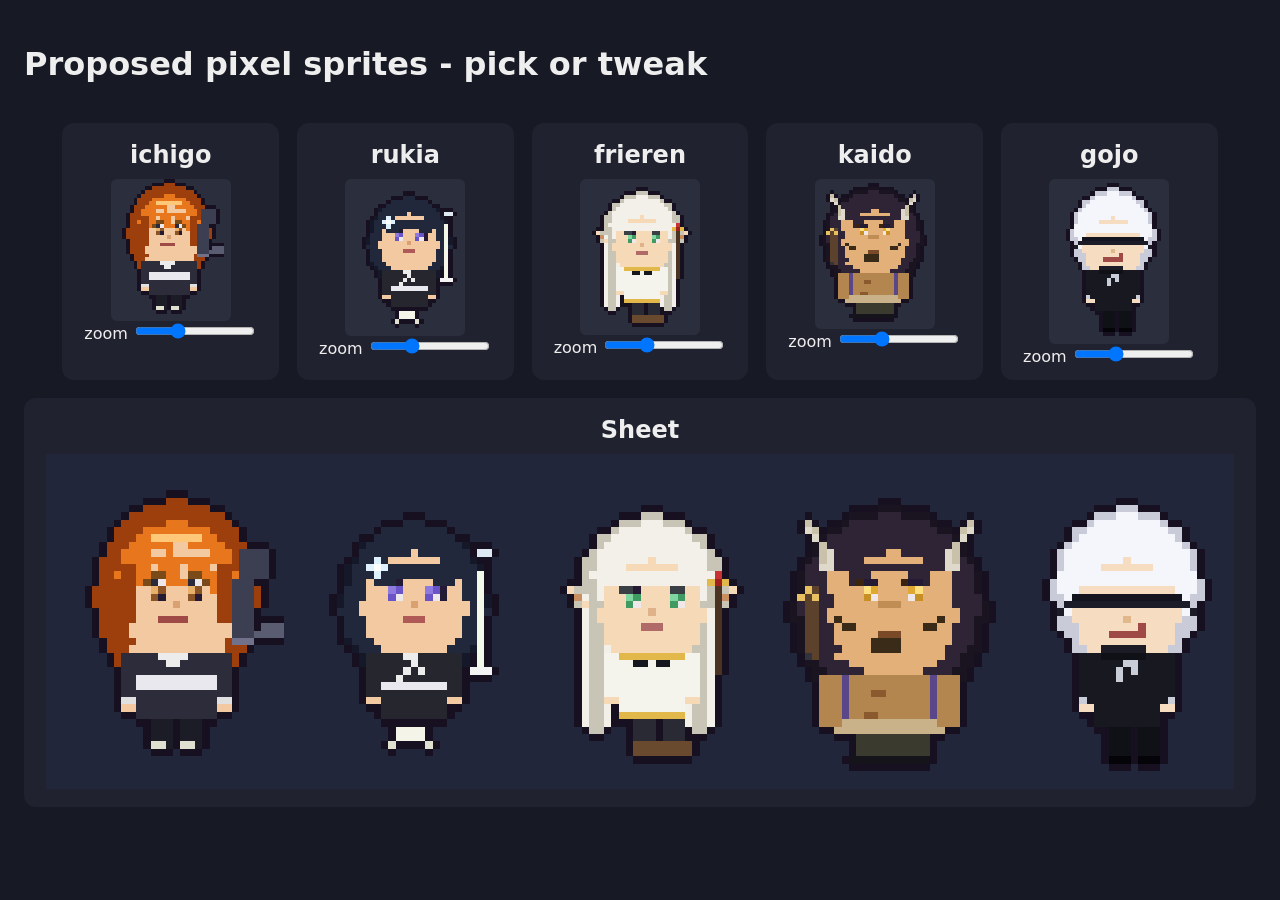
==== preview/index.html @ c7404367 "Sprite preview (not for main) Co-authored-by: heylyfe <heylyfe@users.noreply.github.com>" ====
<!doctype html><html><head><meta charset="utf-8"><title>Sprite preview</title>
<style>
body{background:#171a24;color:#eee;font-family:system-ui,sans-serif;margin:0;padding:24px;display:flex;flex-wrap:wrap;gap:18px;justify-content:center}
.card{background:#20232f;border-radius:12px;padding:14px 22px;text-align:center}
h2{margin:4px 0 10px}
img.spr{image-rendering:pixelated;width:120px;background:#2a2e3d;border-radius:6px;display:block;margin:auto}
input{width:120px}
</style></head><body>
<h1 style="width:100%">Proposed pixel sprites - pick or tweak</h1>

<div class="card">
  <h2>ichigo</h2>
  <img id="img0" src="sprites/ichigo.png" class="spr draggable">
  <div>zoom <input type="range" min="1" max="16" value="6" oninput="document.getElementById('img0').style.width=(this.value)+'px'"></div>
</div>

<div class="card">
  <h2>rukia</h2>
  <img id="img1" src="sprites/rukia.png" class="spr draggable">
  <div>zoom <input type="range" min="1" max="16" value="6" oninput="document.getElementById('img1').style.width=(this.value)+'px'"></div>
</div>

<div class="card">
  <h2>frieren</h2>
  <img id="img2" src="sprites/frieren.png" class="spr draggable">
  <div>zoom <input type="range" min="1" max="16" value="6" oninput="document.getElementById('img2').style.width=(this.value)+'px'"></div>
</div>

<div class="card">
  <h2>kaido</h2>
  <img id="img3" src="sprites/kaido.png" class="spr draggable">
  <div>zoom <input type="range" min="1" max="16" value="6" oninput="document.getElementById('img3').style.width=(this.value)+'px'"></div>
</div>

<div class="card">
  <h2>gojo</h2>
  <img id="img4" src="sprites/gojo.png" class="spr draggable">
  <div>zoom <input type="range" min="1" max="16" value="6" oninput="document.getElementById('img4').style.width=(this.value)+'px'"></div>
</div>
<div class="card" style="width:100%">
<h2>Sheet</h2><img src="sprites/sheet.png" style="image-rendering:pixelated;width:100%;max-width:1200px">
</div></body></html>
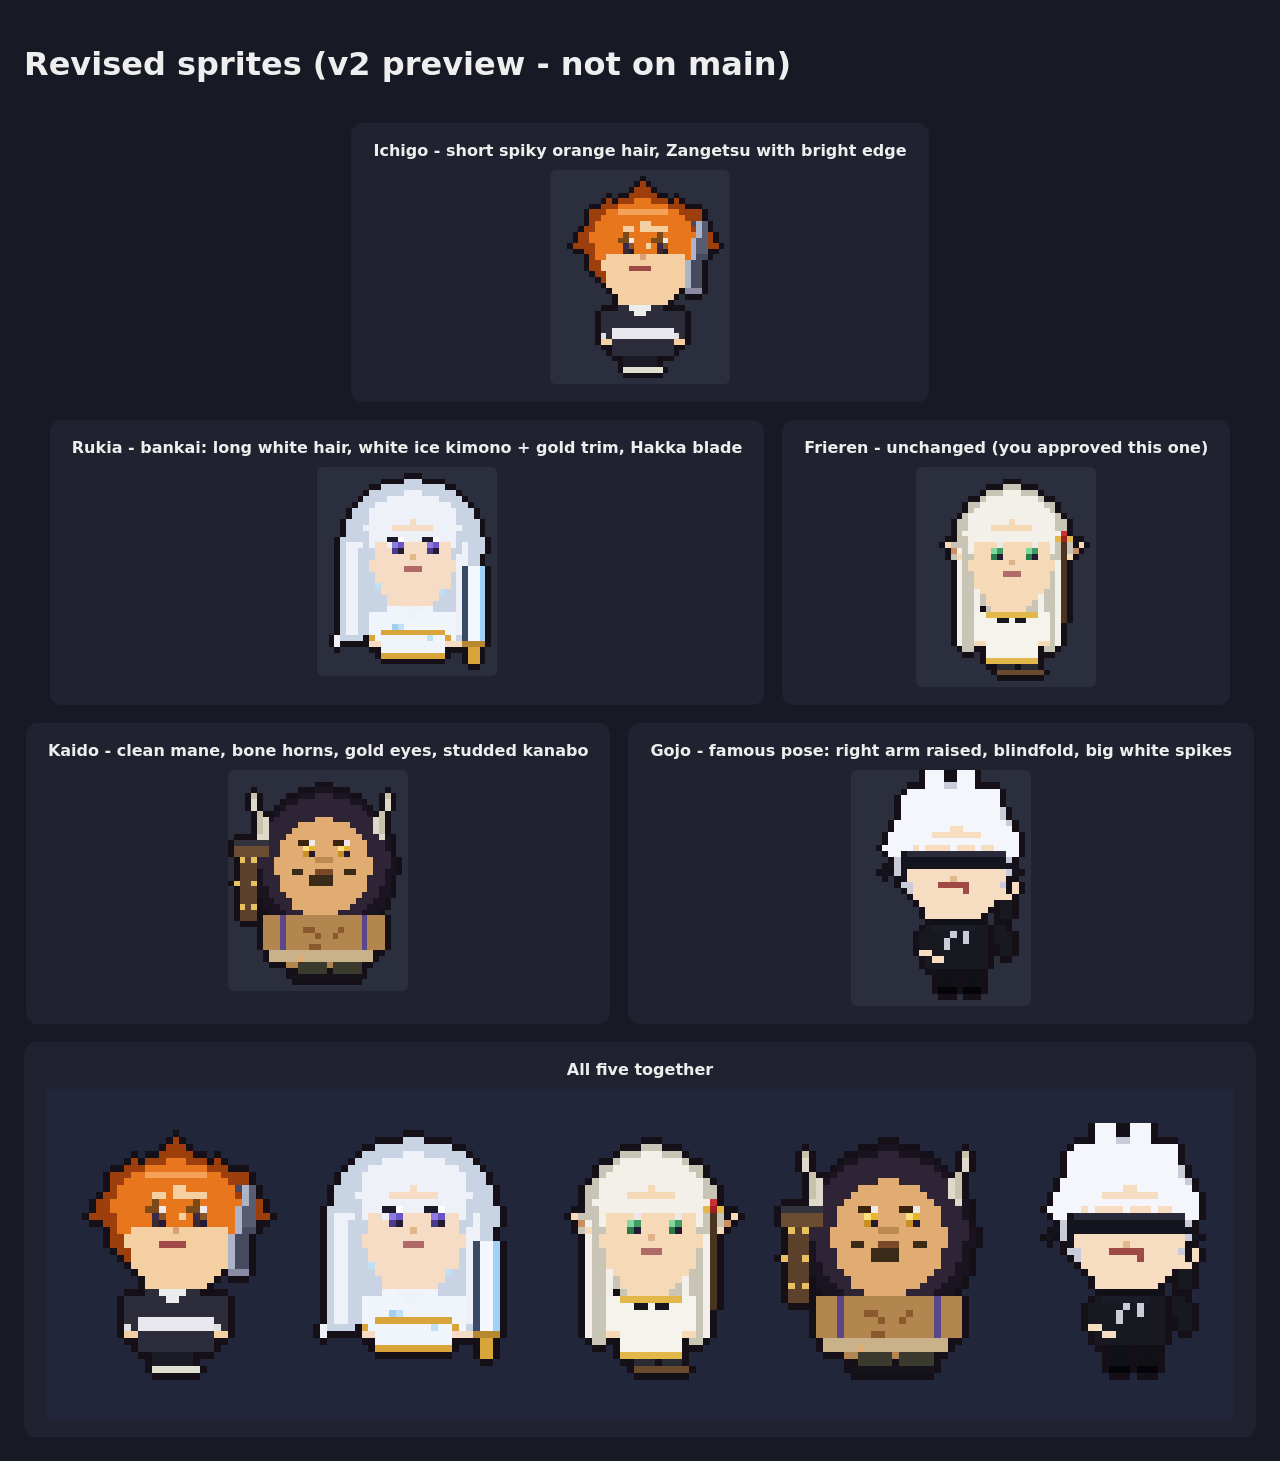
==== commit 73e8156f: "Sprite preview v2 page Co-authored-by: heylyfe <heylyfe@users.noreply.github.com>" ====
--- a/preview/index.html
+++ b/preview/index.html
@@ -1,42 +1,31 @@
-<!doctype html><html><head><meta charset="utf-8"><title>Sprite preview</title>
+<!doctype html><html><head><meta charset="utf-8"><title>Sprite preview v2</title>
 <style>
 body{background:#171a24;color:#eee;font-family:system-ui,sans-serif;margin:0;padding:24px;display:flex;flex-wrap:wrap;gap:18px;justify-content:center}
 .card{background:#20232f;border-radius:12px;padding:14px 22px;text-align:center}
-h2{margin:4px 0 10px}
-img.spr{image-rendering:pixelated;width:120px;background:#2a2e3d;border-radius:6px;display:block;margin:auto}
-input{width:120px}
+h2{margin:4px 0 10px;font-size:16px}
+img.spr{image-rendering:pixelated;width:180px;background:#2a2e3d;border-radius:6px}
 </style></head><body>
-<h1 style="width:100%">Proposed pixel sprites - pick or tweak</h1>
+<h1 style="width:100%">Revised sprites (v2 preview - not on main)</h1>
 
-<div class="card">
-  <h2>ichigo</h2>
-  <img id="img0" src="sprites/ichigo.png" class="spr draggable">
-  <div>zoom <input type="range" min="1" max="16" value="6" oninput="document.getElementById('img0').style.width=(this.value)+'px'"></div>
+<div class="card"><h2>Ichigo - short spiky orange hair, Zangetsu with bright edge</h2>
+<img src="sprites/ichigo.png" class="spr">
 </div>
 
-<div class="card">
-  <h2>rukia</h2>
-  <img id="img1" src="sprites/rukia.png" class="spr draggable">
-  <div>zoom <input type="range" min="1" max="16" value="6" oninput="document.getElementById('img1').style.width=(this.value)+'px'"></div>
+<div class="card"><h2>Rukia - bankai: long white hair, white ice kimono + gold trim, Hakka blade</h2>
+<img src="sprites/rukia.png" class="spr">
 </div>
 
-<div class="card">
-  <h2>frieren</h2>
-  <img id="img2" src="sprites/frieren.png" class="spr draggable">
-  <div>zoom <input type="range" min="1" max="16" value="6" oninput="document.getElementById('img2').style.width=(this.value)+'px'"></div>
+<div class="card"><h2>Frieren - unchanged (you approved this one)</h2>
+<img src="sprites/frieren.png" class="spr">
 </div>
 
-<div class="card">
-  <h2>kaido</h2>
-  <img id="img3" src="sprites/kaido.png" class="spr draggable">
-  <div>zoom <input type="range" min="1" max="16" value="6" oninput="document.getElementById('img3').style.width=(this.value)+'px'"></div>
+<div class="card"><h2>Kaido - clean mane, bone horns, gold eyes, studded kanabo</h2>
+<img src="sprites/kaido.png" class="spr">
 </div>
 
-<div class="card">
-  <h2>gojo</h2>
-  <img id="img4" src="sprites/gojo.png" class="spr draggable">
-  <div>zoom <input type="range" min="1" max="16" value="6" oninput="document.getElementById('img4').style.width=(this.value)+'px'"></div>
+<div class="card"><h2>Gojo - famous pose: right arm raised, blindfold, big white spikes</h2>
+<img src="sprites/gojo.png" class="spr">
 </div>
 <div class="card" style="width:100%">
-<h2>Sheet</h2><img src="sprites/sheet.png" style="image-rendering:pixelated;width:100%;max-width:1200px">
+<h2>All five together</h2><img src="sprites/sheet.png" style="image-rendering:pixelated;width:100%;max-width:1200px">
 </div></body></html>
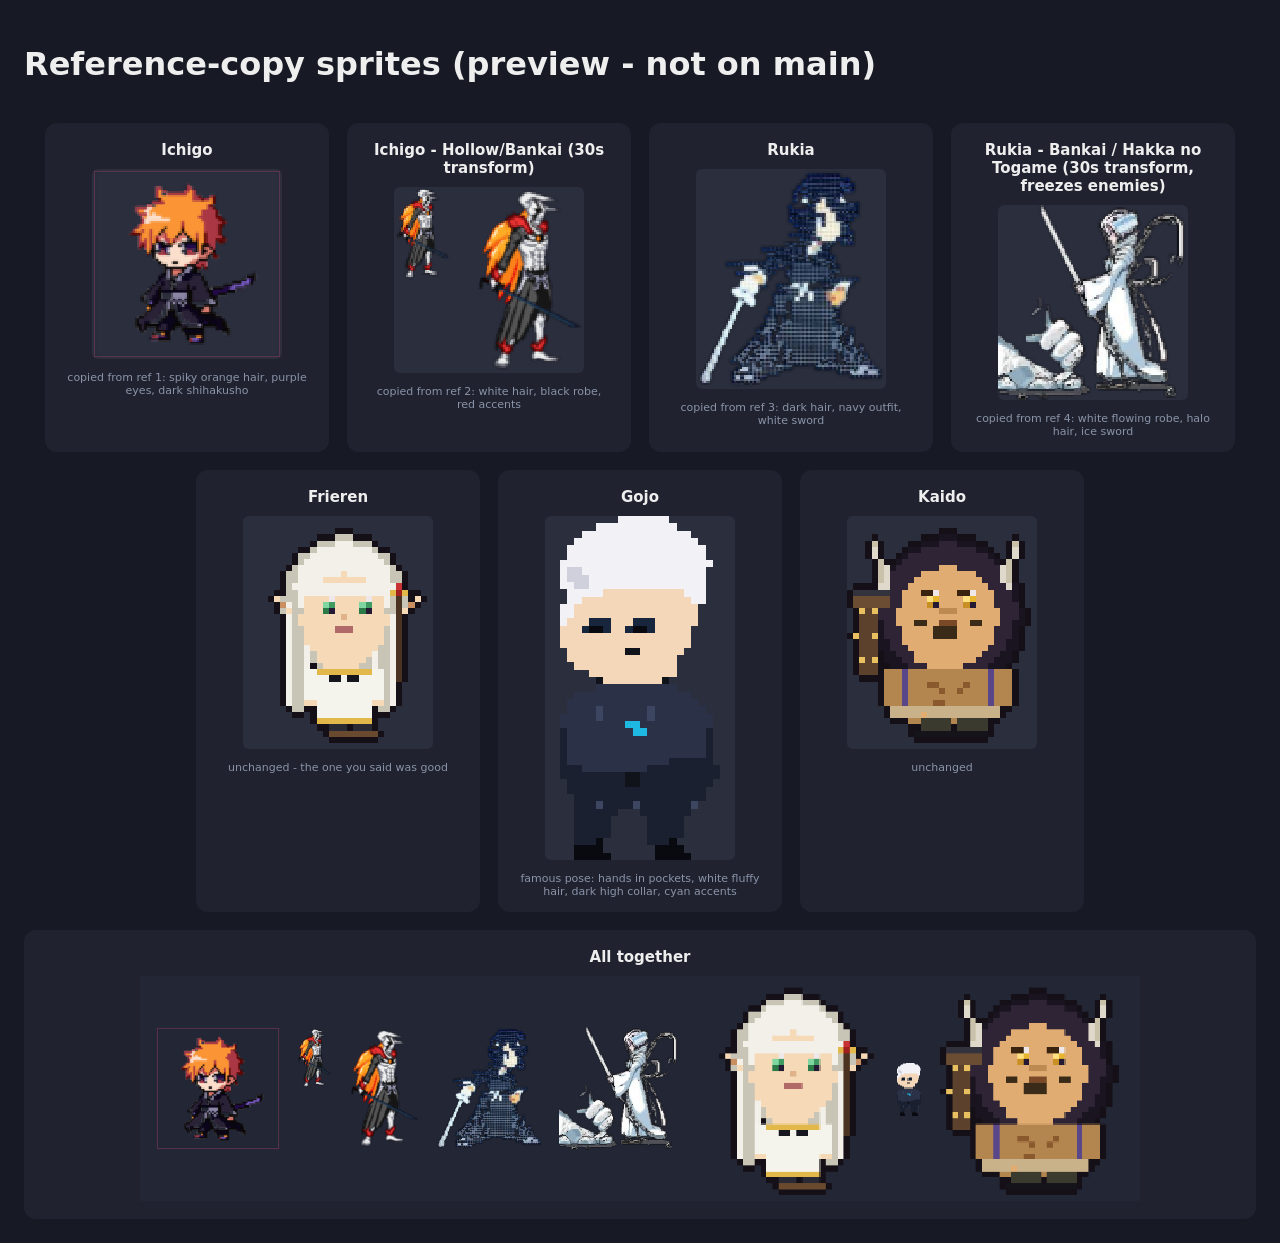
==== commit 1760c067: "Reference-copy sprites: Ichigo(+hollow), Rukia(+bankai), Gojo pose; frieren/kaido unchanged Co-autho" ====
--- a/preview/index.html
+++ b/preview/index.html
@@ -1,31 +1,34 @@
-<!doctype html><html><head><meta charset="utf-8"><title>Sprite preview v2</title>
+<!doctype html><html><head><meta charset="utf-8"><title>Sprite preview - reference copies</title>
 <style>
 body{background:#171a24;color:#eee;font-family:system-ui,sans-serif;margin:0;padding:24px;display:flex;flex-wrap:wrap;gap:18px;justify-content:center}
-.card{background:#20232f;border-radius:12px;padding:14px 22px;text-align:center}
-h2{margin:4px 0 10px;font-size:16px}
-img.spr{image-rendering:pixelated;width:180px;background:#2a2e3d;border-radius:6px}
+.card{background:#20232f;border-radius:12px;padding:14px 22px;text-align:center;width:240px}
+h2{margin:4px 0 10px;font-size:15px}
+img.spr{image-rendering:pixelated;width:190px;background:#2a2e3d;border-radius:6px}
+.ref{font-size:11px;color:#8a93a8;margin-top:8px}
 </style></head><body>
-<h1 style="width:100%">Revised sprites (v2 preview - not on main)</h1>
+<h1 style="width:100%">Reference-copy sprites (preview - not on main)</h1>
 
-<div class="card"><h2>Ichigo - short spiky orange hair, Zangetsu with bright edge</h2>
-<img src="sprites/ichigo.png" class="spr">
-</div>
+<div class="card"><h2>Ichigo</h2><img class="spr" src="sprites/ichigo.png">
+<div class="ref">copied from ref 1: spiky orange hair, purple eyes, dark shihakusho</div></div>
 
-<div class="card"><h2>Rukia - bankai: long white hair, white ice kimono + gold trim, Hakka blade</h2>
-<img src="sprites/rukia.png" class="spr">
-</div>
+<div class="card"><h2>Ichigo - Hollow/Bankai (30s transform)</h2><img class="spr" src="sprites/ichigo_hollow.png">
+<div class="ref">copied from ref 2: white hair, black robe, red accents</div></div>
 
-<div class="card"><h2>Frieren - unchanged (you approved this one)</h2>
-<img src="sprites/frieren.png" class="spr">
-</div>
+<div class="card"><h2>Rukia</h2><img class="spr" src="sprites/rukia.png">
+<div class="ref">copied from ref 3: dark hair, navy outfit, white sword</div></div>
 
-<div class="card"><h2>Kaido - clean mane, bone horns, gold eyes, studded kanabo</h2>
-<img src="sprites/kaido.png" class="spr">
-</div>
+<div class="card"><h2>Rukia - Bankai / Hakka no Togame (30s transform, freezes enemies)</h2><img class="spr" src="sprites/rukia_bankai.png">
+<div class="ref">copied from ref 4: white flowing robe, halo hair, ice sword</div></div>
 
-<div class="card"><h2>Gojo - famous pose: right arm raised, blindfold, big white spikes</h2>
-<img src="sprites/gojo.png" class="spr">
-</div>
+<div class="card"><h2>Frieren</h2><img class="spr" src="sprites/frieren.png">
+<div class="ref">unchanged - the one you said was good</div></div>
+
+<div class="card"><h2>Gojo</h2><img class="spr" src="sprites/gojo.png">
+<div class="ref">famous pose: hands in pockets, white fluffy hair, dark high collar, cyan accents</div></div>
+
+<div class="card"><h2>Kaido</h2><img class="spr" src="sprites/kaido.png">
+<div class="ref">unchanged</div></div>
+
 <div class="card" style="width:100%">
-<h2>All five together</h2><img src="sprites/sheet.png" style="image-rendering:pixelated;width:100%;max-width:1200px">
-</div></body></html>+<h2>All together</h2><img src="sprites/sheet.png" style="image-rendering:pixelated;width:100%;max-width:1000px">
+</div></body></html>
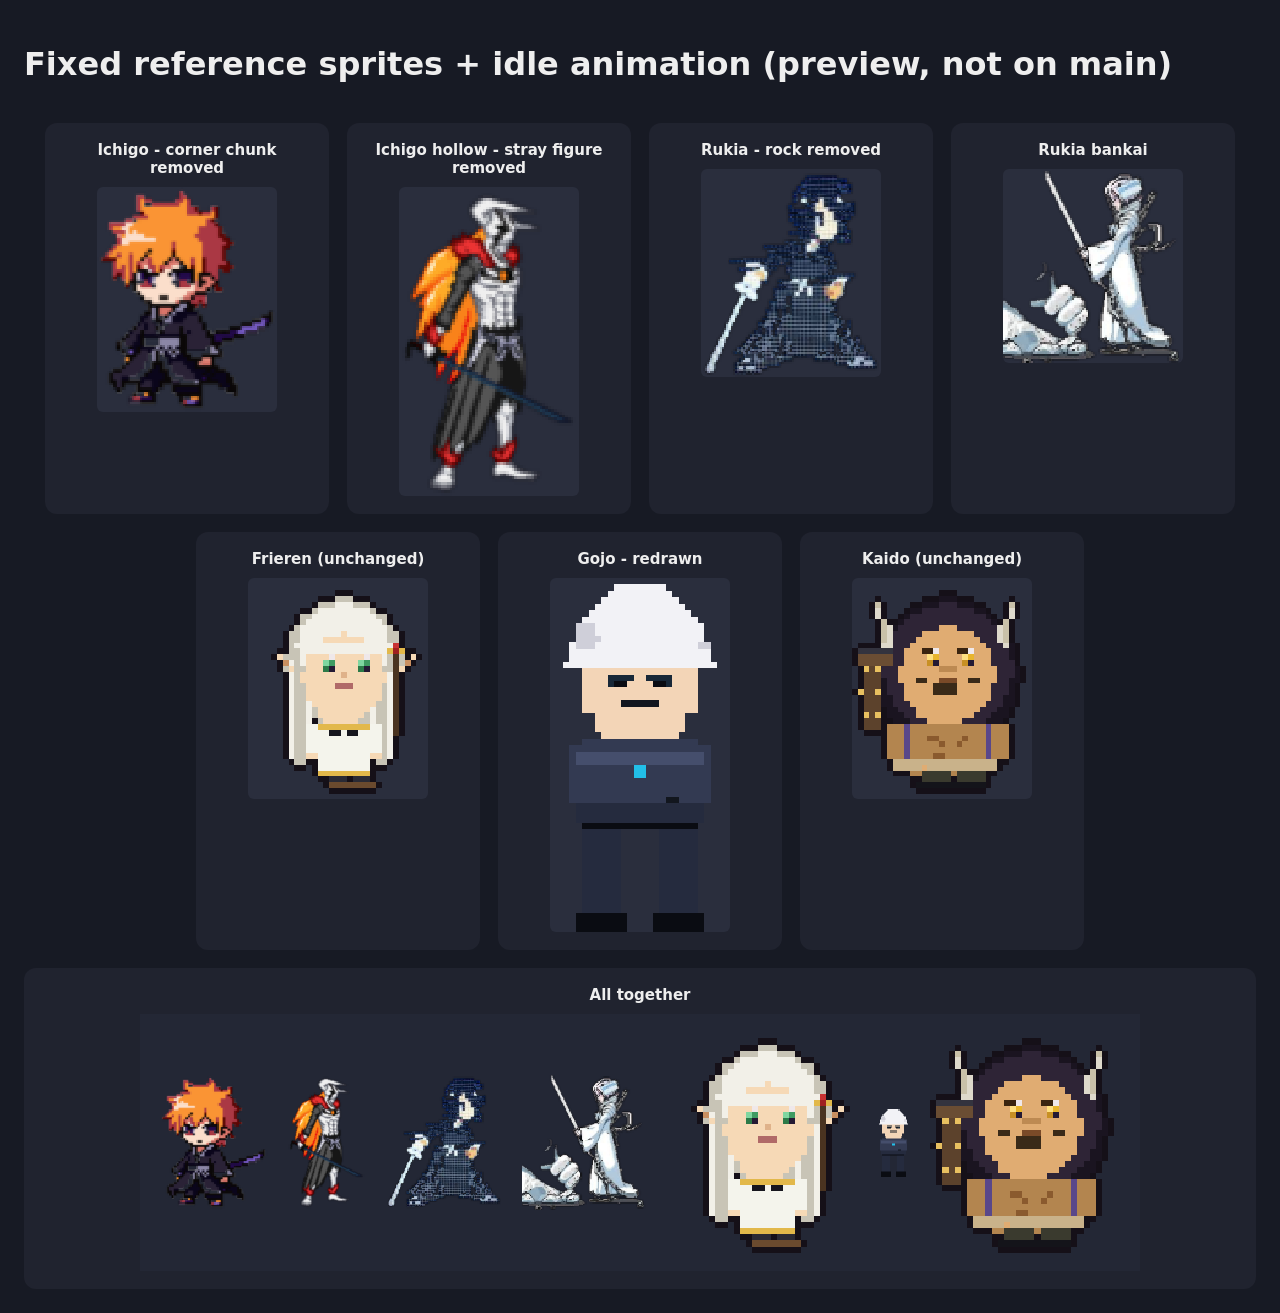
==== commit c2243e37: "Sprite fixes: single-figure crops (ichigo corner, hollow stray, rukia rock), Gojo redraw, 3-frame id" ====
--- a/preview/index.html
+++ b/preview/index.html
@@ -1,34 +1,31 @@
-<!doctype html><html><head><meta charset="utf-8"><title>Sprite preview - reference copies</title>
+<!doctype html><html><head><meta charset="utf-8"><title>Sprite preview - fixed + animated</title>
 <style>
 body{background:#171a24;color:#eee;font-family:system-ui,sans-serif;margin:0;padding:24px;display:flex;flex-wrap:wrap;gap:18px;justify-content:center}
 .card{background:#20232f;border-radius:12px;padding:14px 22px;text-align:center;width:240px}
 h2{margin:4px 0 10px;font-size:15px}
-img.spr{image-rendering:pixelated;width:190px;background:#2a2e3d;border-radius:6px}
-.ref{font-size:11px;color:#8a93a8;margin-top:8px}
+img.spr{image-rendering:pixelated;width:180px;background:#2a2e3d;border-radius:6px}
 </style></head><body>
-<h1 style="width:100%">Reference-copy sprites (preview - not on main)</h1>
+<h1 style="width:100%">Fixed reference sprites + idle animation (preview, not on main)</h1>
 
-<div class="card"><h2>Ichigo</h2><img class="spr" src="sprites/ichigo.png">
-<div class="ref">copied from ref 1: spiky orange hair, purple eyes, dark shihakusho</div></div>
-
-<div class="card"><h2>Ichigo - Hollow/Bankai (30s transform)</h2><img class="spr" src="sprites/ichigo_hollow.png">
-<div class="ref">copied from ref 2: white hair, black robe, red accents</div></div>
-
-<div class="card"><h2>Rukia</h2><img class="spr" src="sprites/rukia.png">
-<div class="ref">copied from ref 3: dark hair, navy outfit, white sword</div></div>
-
-<div class="card"><h2>Rukia - Bankai / Hakka no Togame (30s transform, freezes enemies)</h2><img class="spr" src="sprites/rukia_bankai.png">
-<div class="ref">copied from ref 4: white flowing robe, halo hair, ice sword</div></div>
-
-<div class="card"><h2>Frieren</h2><img class="spr" src="sprites/frieren.png">
-<div class="ref">unchanged - the one you said was good</div></div>
-
-<div class="card"><h2>Gojo</h2><img class="spr" src="sprites/gojo.png">
-<div class="ref">famous pose: hands in pockets, white fluffy hair, dark high collar, cyan accents</div></div>
-
-<div class="card"><h2>Kaido</h2><img class="spr" src="sprites/kaido.png">
-<div class="ref">unchanged</div></div>
-
-<div class="card" style="width:100%">
-<h2>All together</h2><img src="sprites/sheet.png" style="image-rendering:pixelated;width:100%;max-width:1000px">
-</div></body></html>
+<div class="card"><h2>Ichigo - corner chunk removed</h2><img class="spr" src="sprites/ichigo.png" data-f="ichigo"></div>
+<div class="card"><h2>Ichigo hollow - stray figure removed</h2><img class="spr" src="sprites/ichigo_hollow.png" data-f="ichigo_hollow"></div>
+<div class="card"><h2>Rukia - rock removed</h2><img class="spr" src="sprites/rukia.png" data-f="rukia"></div>
+<div class="card"><h2>Rukia bankai</h2><img class="spr" src="sprites/rukia_bankai.png" data-f="rukia_bankai"></div>
+<div class="card"><h2>Frieren (unchanged)</h2><img class="spr" src="sprites/frieren.png" data-f="frieren"></div>
+<div class="card"><h2>Gojo - redrawn</h2><img class="spr" src="sprites/gojo.png" data-f="gojo"></div>
+<div class="card"><h2>Kaido (unchanged)</h2><img class="spr" src="sprites/kaido.png" data-f="kaido"></div>
+<div class="card" style="width:100%"><h2>All together</h2>
+<img src="sprites/sheet.png" style="image-rendering:pixelated;width:100%;max-width:1000px"></div>
+<script>
+const names=[...document.querySelectorAll('img[data-f]')].map(i=>i.dataset.f);
+const frames={};for(const n of names){frames[n]=[n+'.png',n+'_f1.png',n+'_f2.png',n+'_f1.png'];}
+let t=0;
+setInterval(()=>{
+  t++;
+  for(const i of document.querySelectorAll('img[data-f]')){
+    const fr=frames[i.dataset.f];
+    i.src='sprites/'+fr[t%fr.length];
+  }
+},170);
+</script>
+</body></html>
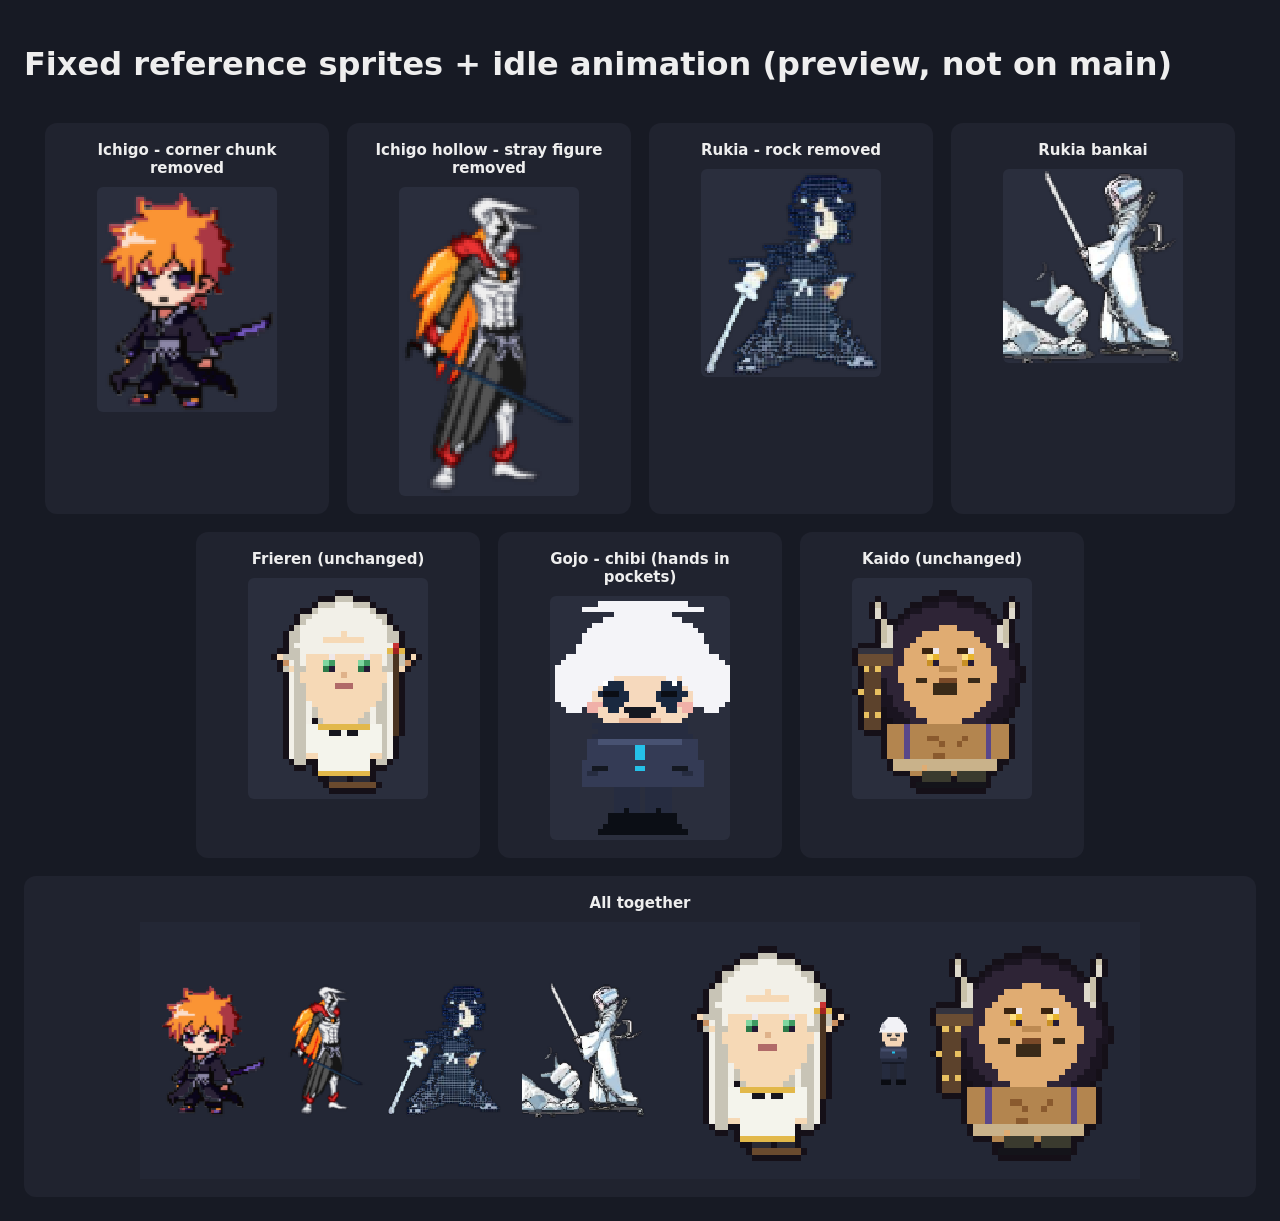
==== commit be15b0be: "Gojo chibi redraw: big head, cute eyes, hands in pockets Co-authored-by: heylyfe <heylyfe@users.nore" ====
--- a/preview/index.html
+++ b/preview/index.html
@@ -12,7 +12,7 @@
 <div class="card"><h2>Rukia - rock removed</h2><img class="spr" src="sprites/rukia.png" data-f="rukia"></div>
 <div class="card"><h2>Rukia bankai</h2><img class="spr" src="sprites/rukia_bankai.png" data-f="rukia_bankai"></div>
 <div class="card"><h2>Frieren (unchanged)</h2><img class="spr" src="sprites/frieren.png" data-f="frieren"></div>
-<div class="card"><h2>Gojo - redrawn</h2><img class="spr" src="sprites/gojo.png" data-f="gojo"></div>
+<div class="card"><h2>Gojo - chibi (hands in pockets)</h2><img class="spr" src="sprites/gojo.png" data-f="gojo"></div>
 <div class="card"><h2>Kaido (unchanged)</h2><img class="spr" src="sprites/kaido.png" data-f="kaido"></div>
 <div class="card" style="width:100%"><h2>All together</h2>
 <img src="sprites/sheet.png" style="image-rendering:pixelated;width:100%;max-width:1000px"></div>
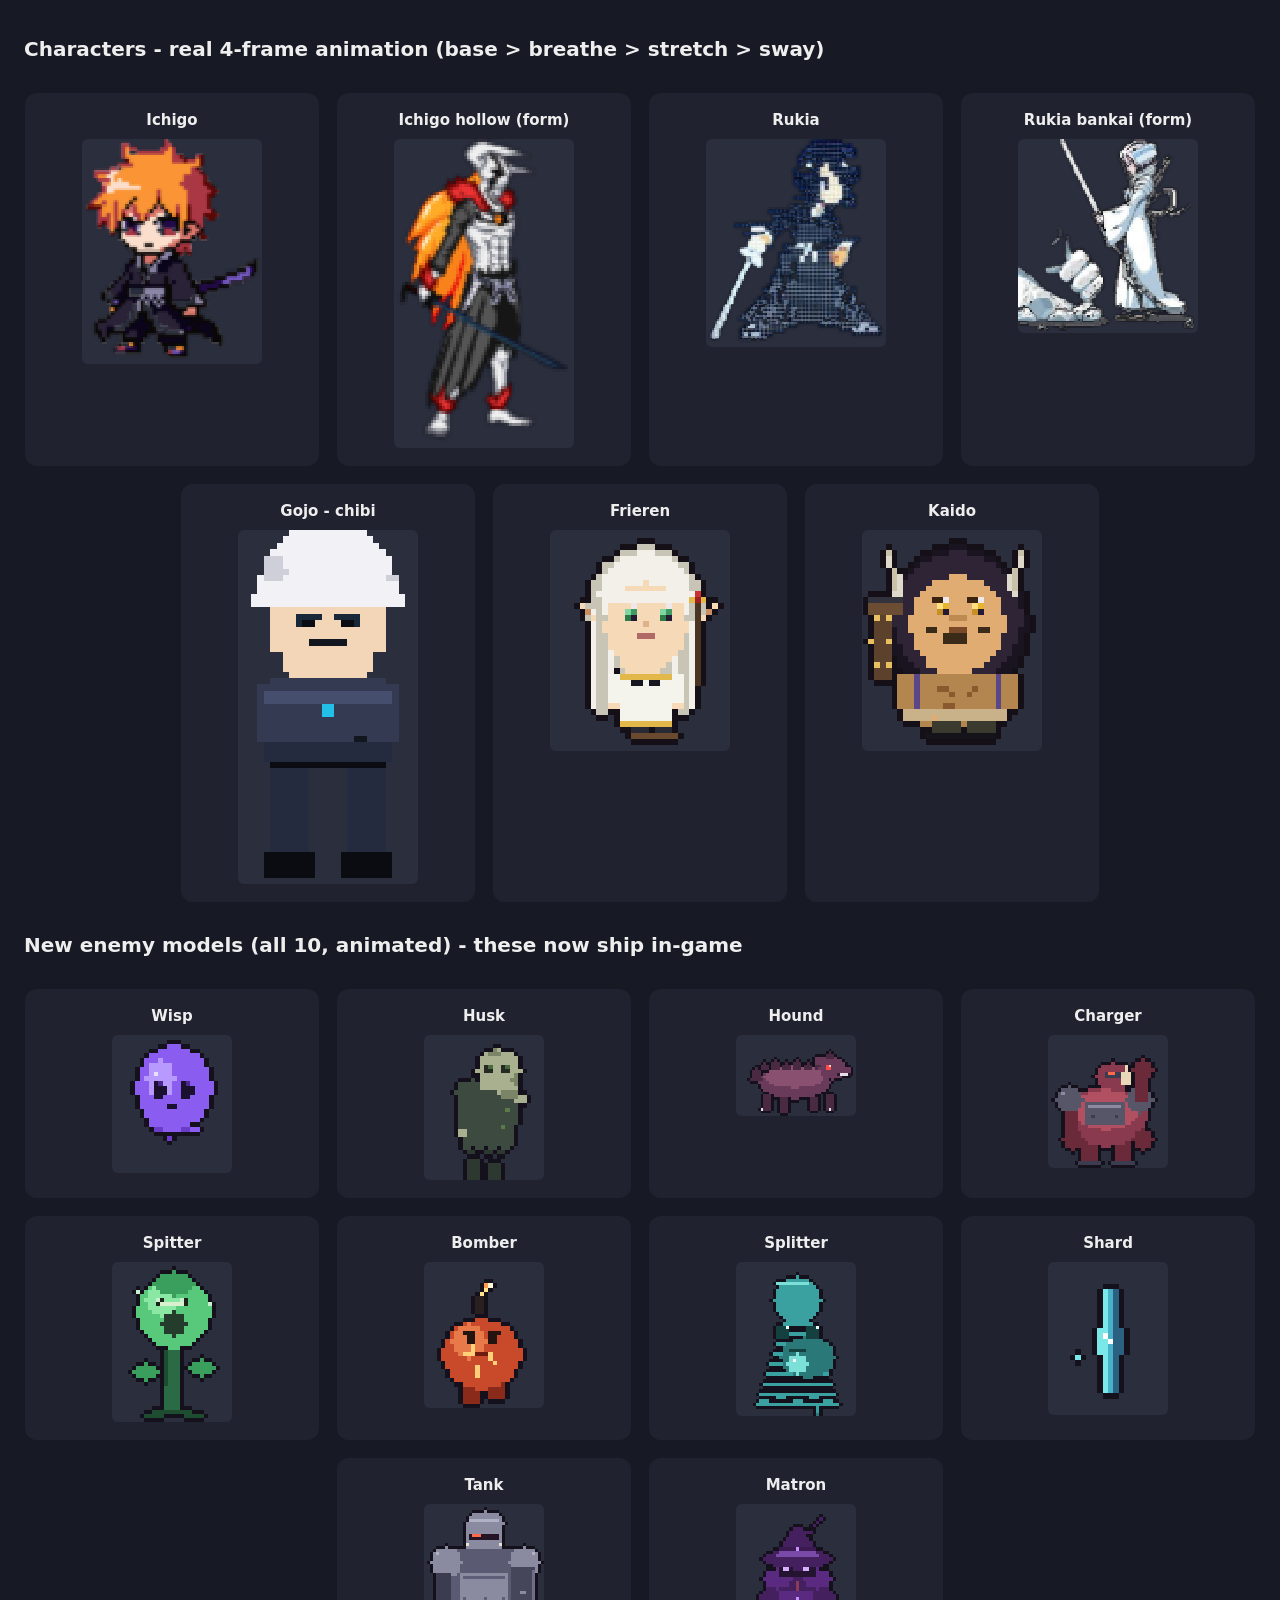
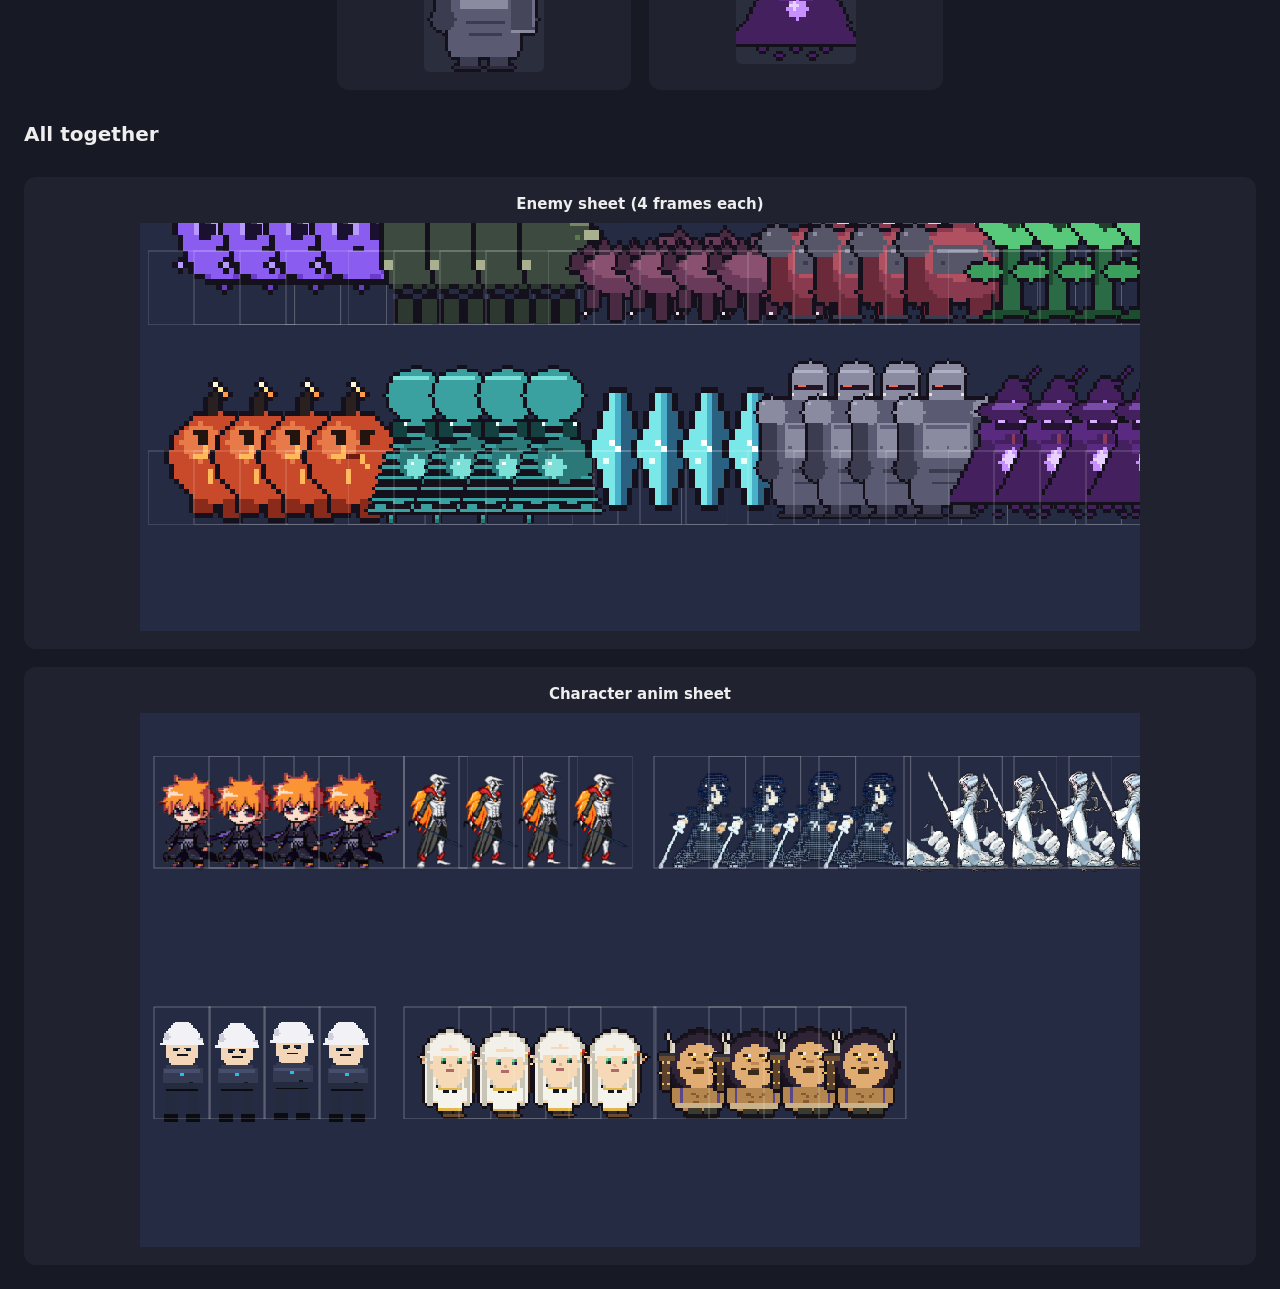
==== commit 12793b77: "Preview: character 4-frame anims + new animated enemy models Co-authored-by: heylyfe <heylyfe@users." ====
--- a/preview/index.html
+++ b/preview/index.html
@@ -1,24 +1,44 @@
-<!doctype html><html><head><meta charset="utf-8"><title>Sprite preview - fixed + animated</title>
+<!doctype html><html><head><meta charset="utf-8"><title>Sprite preview - chars 4-frame anim + new enemies</title>
 <style>
 body{background:#171a24;color:#eee;font-family:system-ui,sans-serif;margin:0;padding:24px;display:flex;flex-wrap:wrap;gap:18px;justify-content:center}
-.card{background:#20232f;border-radius:12px;padding:14px 22px;text-align:center;width:240px}
+.card{background:#20232f;border-radius:12px;padding:14px 22px;text-align:center;width:250px}
 h2{margin:4px 0 10px;font-size:15px}
 img.spr{image-rendering:pixelated;width:180px;background:#2a2e3d;border-radius:6px}
+img.spr.small{width:120px}
+h1{width:100%;font-size:20px}
 </style></head><body>
-<h1 style="width:100%">Fixed reference sprites + idle animation (preview, not on main)</h1>
+<h1>Characters - real 4-frame animation (base &gt; breathe &gt; stretch &gt; sway)</h1>
 
-<div class="card"><h2>Ichigo - corner chunk removed</h2><img class="spr" src="sprites/ichigo.png" data-f="ichigo"></div>
-<div class="card"><h2>Ichigo hollow - stray figure removed</h2><img class="spr" src="sprites/ichigo_hollow.png" data-f="ichigo_hollow"></div>
-<div class="card"><h2>Rukia - rock removed</h2><img class="spr" src="sprites/rukia.png" data-f="rukia"></div>
-<div class="card"><h2>Rukia bankai</h2><img class="spr" src="sprites/rukia_bankai.png" data-f="rukia_bankai"></div>
-<div class="card"><h2>Frieren (unchanged)</h2><img class="spr" src="sprites/frieren.png" data-f="frieren"></div>
-<div class="card"><h2>Gojo - chibi (hands in pockets)</h2><img class="spr" src="sprites/gojo.png" data-f="gojo"></div>
-<div class="card"><h2>Kaido (unchanged)</h2><img class="spr" src="sprites/kaido.png" data-f="kaido"></div>
-<div class="card" style="width:100%"><h2>All together</h2>
-<img src="sprites/sheet.png" style="image-rendering:pixelated;width:100%;max-width:1000px"></div>
+<div class="card"><h2>Ichigo</h2><img class="spr" src="sprites/chars/ichigo_f0.png" data-f="chars/ichigo"></div>
+<div class="card"><h2>Ichigo hollow (form)</h2><img class="spr" src="sprites/chars/ichigo_hollow_f0.png" data-f="chars/ichigo_hollow"></div>
+<div class="card"><h2>Rukia</h2><img class="spr" src="sprites/chars/rukia_f0.png" data-f="chars/rukia"></div>
+<div class="card"><h2>Rukia bankai (form)</h2><img class="spr" src="sprites/chars/rukia_bankai_f0.png" data-f="chars/rukia_bankai"></div>
+<div class="card"><h2>Gojo - chibi</h2><img class="spr" src="sprites/chars/gojo_f0.png" data-f="chars/gojo"></div>
+<div class="card"><h2>Frieren</h2><img class="spr" src="sprites/chars/frieren_f0.png" data-f="chars/frieren"></div>
+<div class="card"><h2>Kaido</h2><img class="spr" src="sprites/chars/kaido_f0.png" data-f="chars/kaido"></div>
+
+<h1>New enemy models (all 10, animated) - these now ship in-game</h1>
+
+<div class="card"><h2>Wisp</h2><img class="spr small" src="sprites/enemies/en_wisp_f0.png" data-f="enemies/en_wisp"></div>
+<div class="card"><h2>Husk</h2><img class="spr small" src="sprites/enemies/en_husk_f0.png" data-f="enemies/en_husk"></div>
+<div class="card"><h2>Hound</h2><img class="spr small" src="sprites/enemies/en_hound_f0.png" data-f="enemies/en_hound"></div>
+<div class="card"><h2>Charger</h2><img class="spr small" src="sprites/enemies/en_charger_f0.png" data-f="enemies/en_charger"></div>
+<div class="card"><h2>Spitter</h2><img class="spr small" src="sprites/enemies/en_spitter_f0.png" data-f="enemies/en_spitter"></div>
+<div class="card"><h2>Bomber</h2><img class="spr small" src="sprites/enemies/en_bomber_f0.png" data-f="enemies/en_bomber"></div>
+<div class="card"><h2>Splitter</h2><img class="spr small" src="sprites/enemies/en_splitter_f0.png" data-f="enemies/en_splitter"></div>
+<div class="card"><h2>Shard</h2><img class="spr small" src="sprites/enemies/en_shard_f0.png" data-f="enemies/en_shard"></div>
+<div class="card"><h2>Tank</h2><img class="spr small" src="sprites/enemies/en_tank_f0.png" data-f="enemies/en_tank"></div>
+<div class="card"><h2>Matron</h2><img class="spr small" src="sprites/enemies/en_matron_f0.png" data-f="enemies/en_matron"></div>
+
+<h1>All together</h1>
+<div class="card" style="width:100%"><h2>Enemy sheet (4 frames each)</h2>
+<img src="sprites/en_sheet.png" style="image-rendering:pixelated;width:100%;max-width:1000px"></div>
+<div class="card" style="width:100%"><h2>Character anim sheet</h2>
+<img src="sprites/anim_sheet.png" style="image-rendering:pixelated;width:100%;max-width:1000px"></div>
+
 <script>
 const names=[...document.querySelectorAll('img[data-f]')].map(i=>i.dataset.f);
-const frames={};for(const n of names){frames[n]=[n+'.png',n+'_f1.png',n+'_f2.png',n+'_f1.png'];}
+const frames={};for(const n of names){frames[n]=[n+'_f0.png',n+'_f1.png',n+'_f2.png',n+'_f3.png'];}
 let t=0;
 setInterval(()=>{
   t++;
@@ -26,6 +46,6 @@
     const fr=frames[i.dataset.f];
     i.src='sprites/'+fr[t%fr.length];
   }
-},170);
+},180);
 </script>
 </body></html>
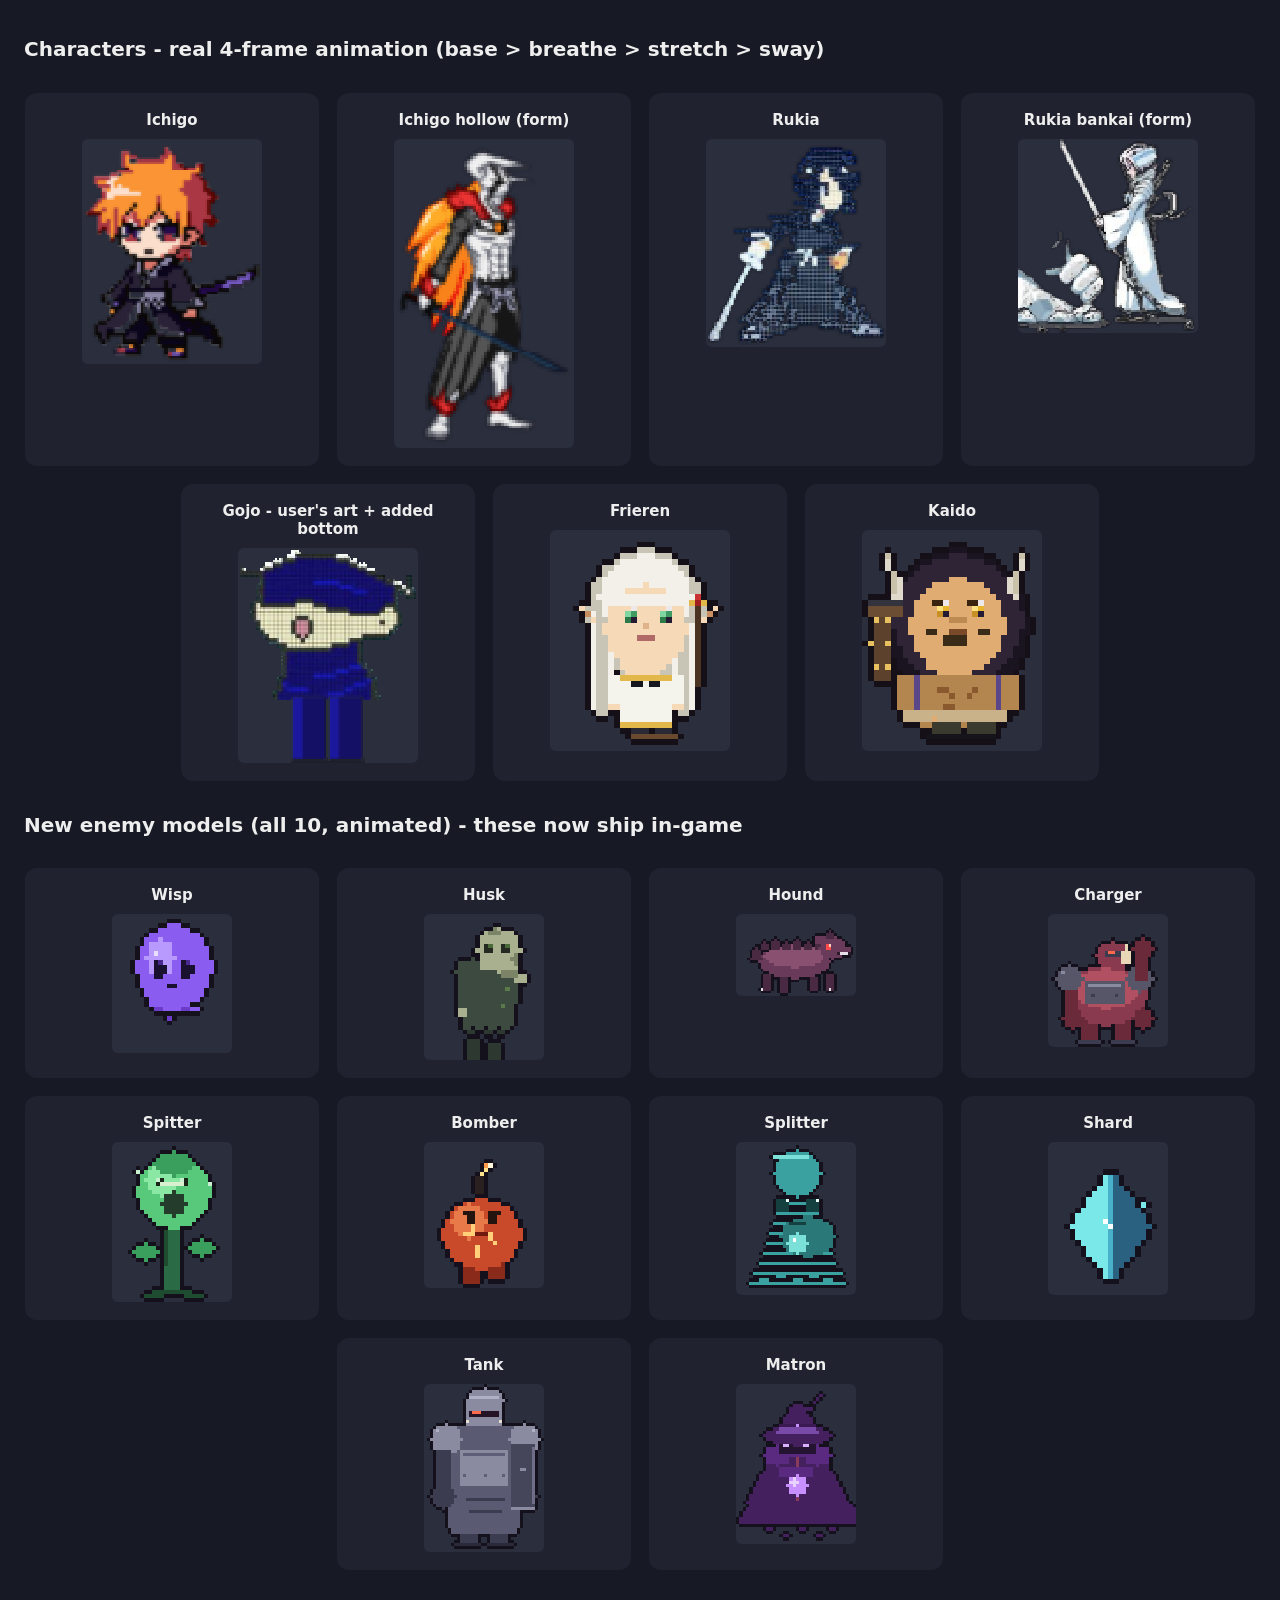
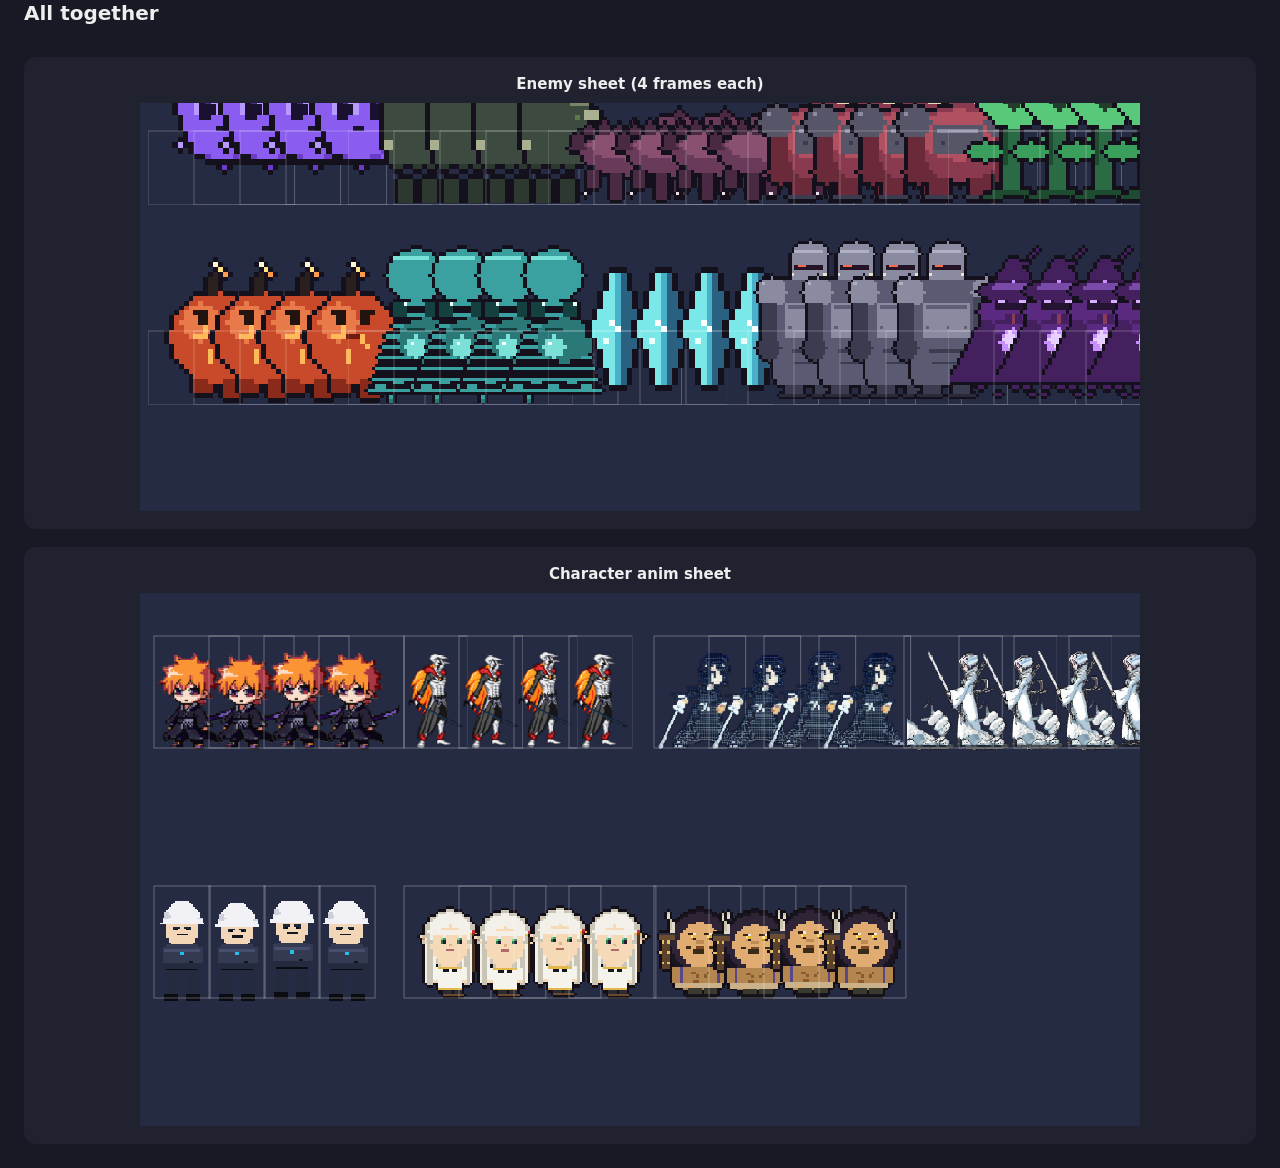
==== commit 7611e5bf: "Preview: Gojo replaced with user's art (bottom added) + frame animation Co-authored-by: heylyfe <hey" ====
--- a/preview/index.html
+++ b/preview/index.html
@@ -13,7 +13,7 @@
 <div class="card"><h2>Ichigo hollow (form)</h2><img class="spr" src="sprites/chars/ichigo_hollow_f0.png" data-f="chars/ichigo_hollow"></div>
 <div class="card"><h2>Rukia</h2><img class="spr" src="sprites/chars/rukia_f0.png" data-f="chars/rukia"></div>
 <div class="card"><h2>Rukia bankai (form)</h2><img class="spr" src="sprites/chars/rukia_bankai_f0.png" data-f="chars/rukia_bankai"></div>
-<div class="card"><h2>Gojo - chibi</h2><img class="spr" src="sprites/chars/gojo_f0.png" data-f="chars/gojo"></div>
+<div class="card"><h2>Gojo - user's art + added bottom</h2><img class="spr" src="sprites/chars/gojo_f0.png" data-f="chars/gojo"></div>
 <div class="card"><h2>Frieren</h2><img class="spr" src="sprites/chars/frieren_f0.png" data-f="chars/frieren"></div>
 <div class="card"><h2>Kaido</h2><img class="spr" src="sprites/chars/kaido_f0.png" data-f="chars/kaido"></div>
 
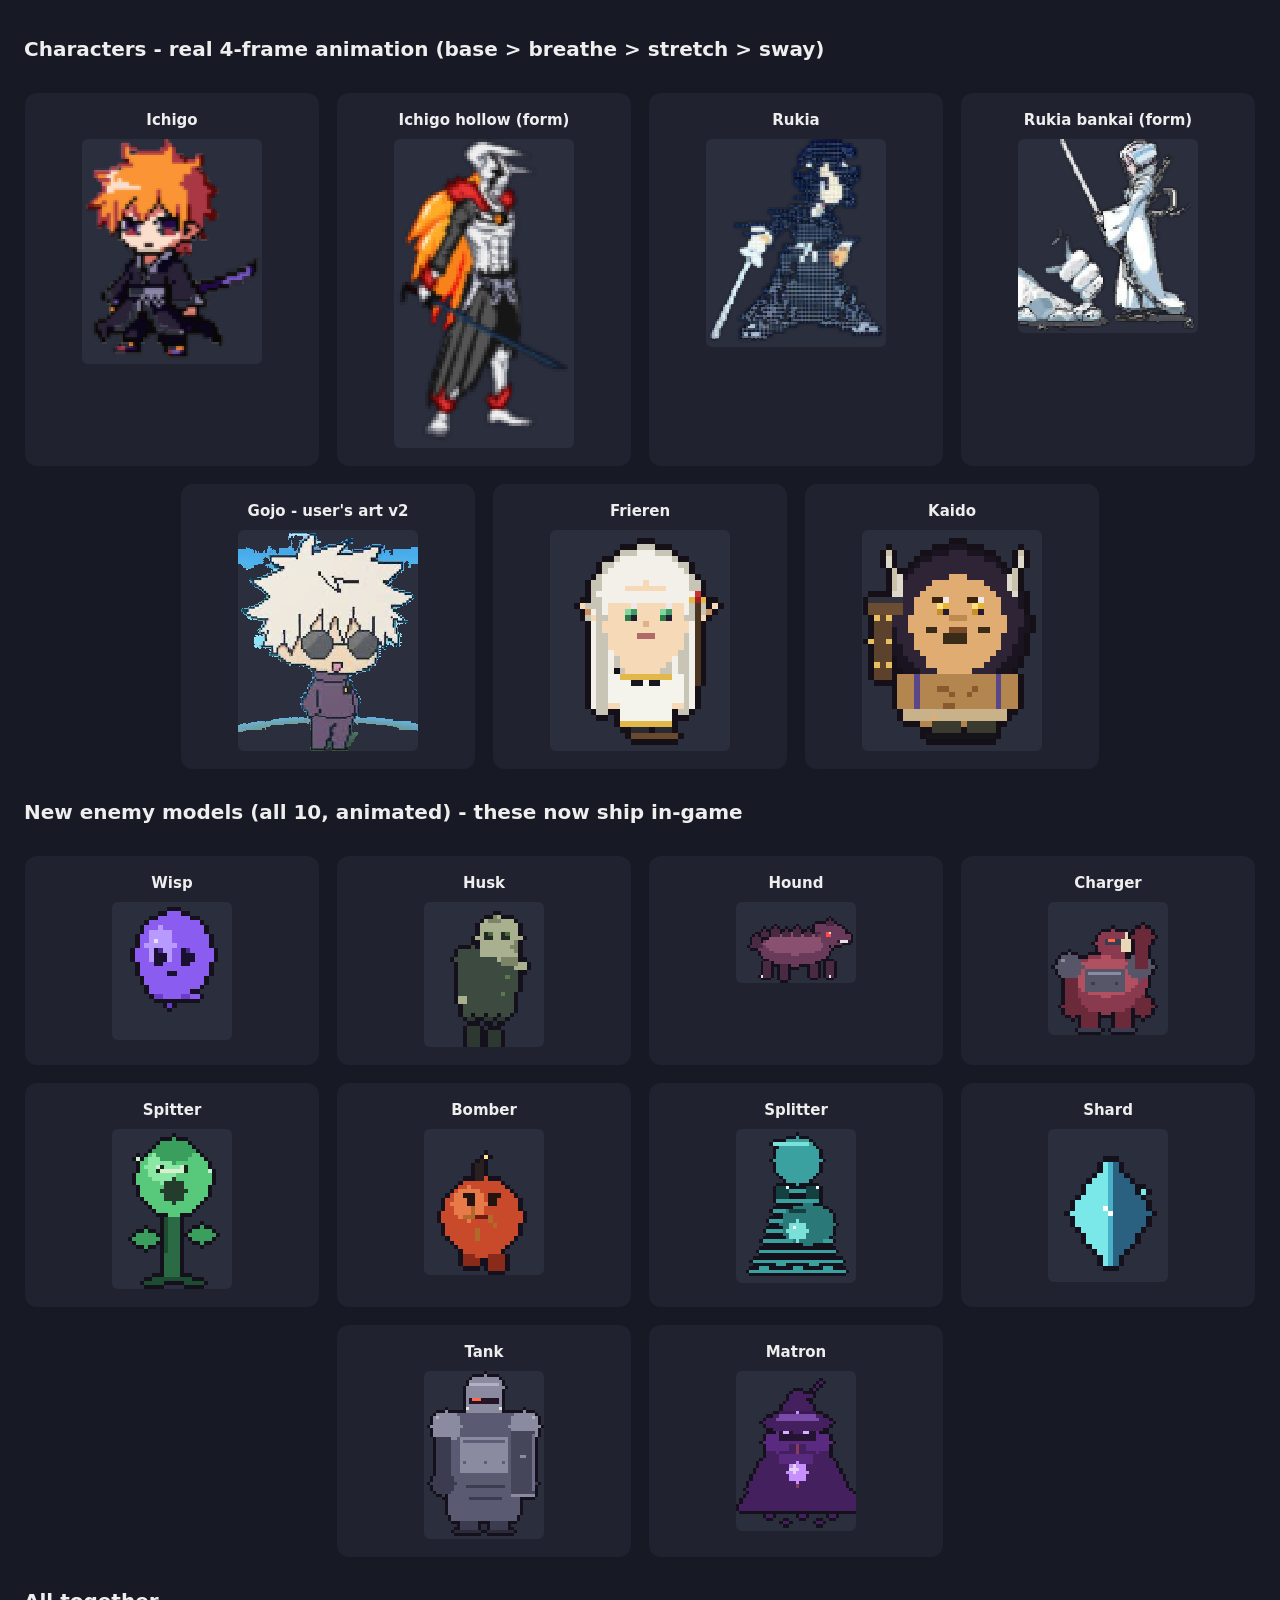
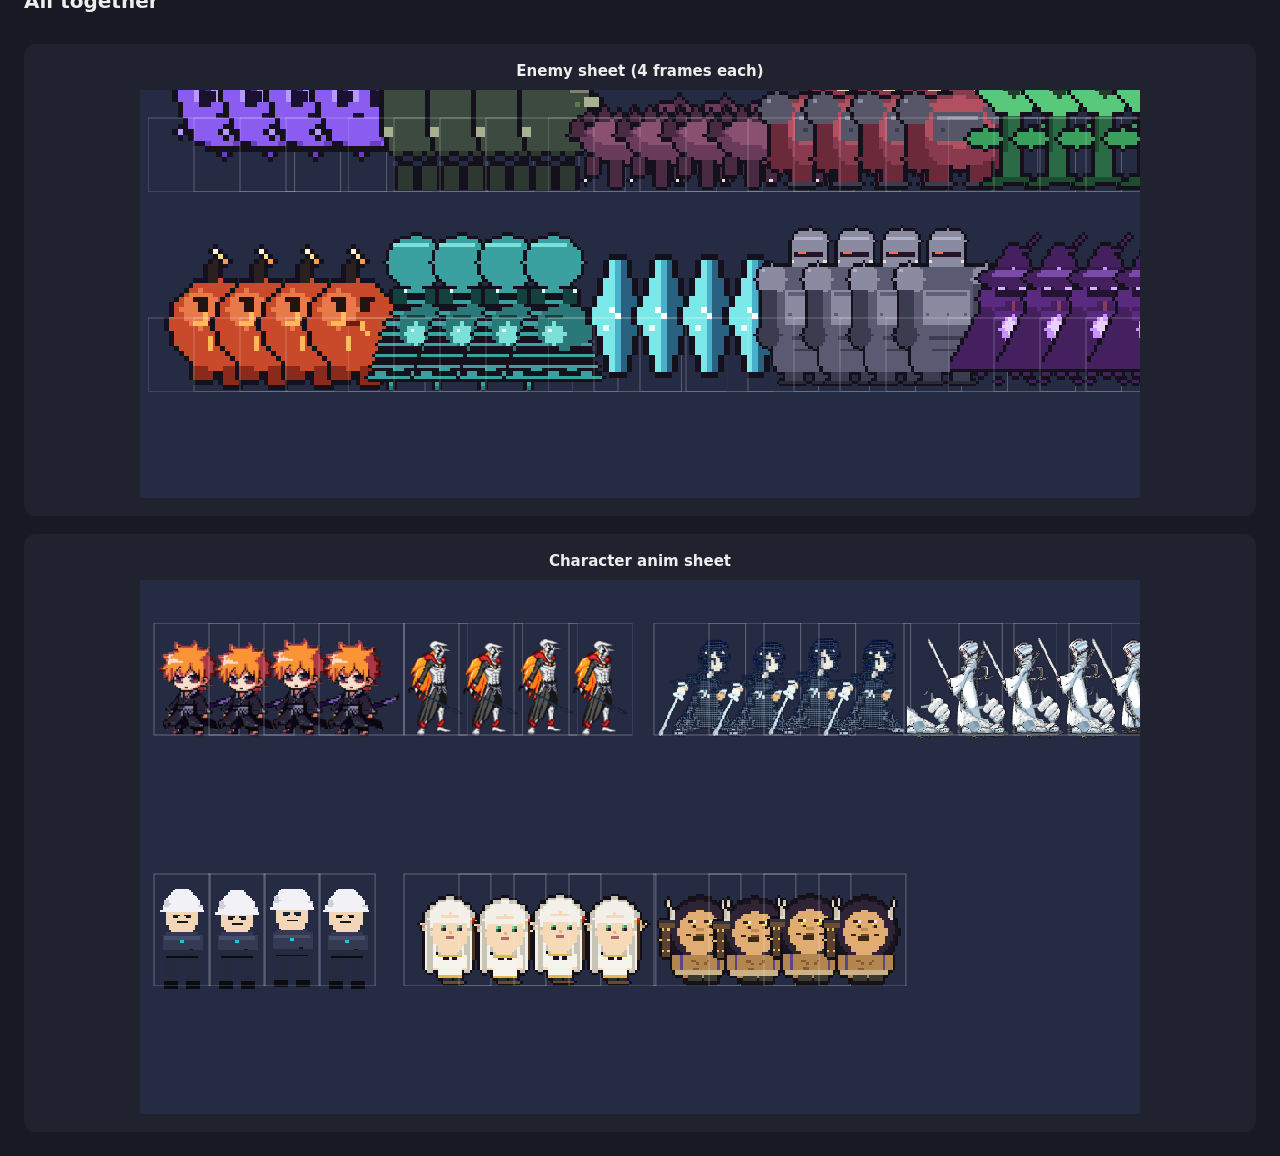
==== commit 169c14c9: "Preview: Gojo user's art v2 (bg removed) Co-authored-by: heylyfe <heylyfe@users.noreply.github.com>" ====
--- a/preview/index.html
+++ b/preview/index.html
@@ -13,7 +13,7 @@
 <div class="card"><h2>Ichigo hollow (form)</h2><img class="spr" src="sprites/chars/ichigo_hollow_f0.png" data-f="chars/ichigo_hollow"></div>
 <div class="card"><h2>Rukia</h2><img class="spr" src="sprites/chars/rukia_f0.png" data-f="chars/rukia"></div>
 <div class="card"><h2>Rukia bankai (form)</h2><img class="spr" src="sprites/chars/rukia_bankai_f0.png" data-f="chars/rukia_bankai"></div>
-<div class="card"><h2>Gojo - user's art + added bottom</h2><img class="spr" src="sprites/chars/gojo_f0.png" data-f="chars/gojo"></div>
+<div class="card"><h2>Gojo - user's art v2</h2><img class="spr" src="sprites/chars/gojo_f0.png" data-f="chars/gojo"></div>
 <div class="card"><h2>Frieren</h2><img class="spr" src="sprites/chars/frieren_f0.png" data-f="chars/frieren"></div>
 <div class="card"><h2>Kaido</h2><img class="spr" src="sprites/chars/kaido_f0.png" data-f="chars/kaido"></div>
 
